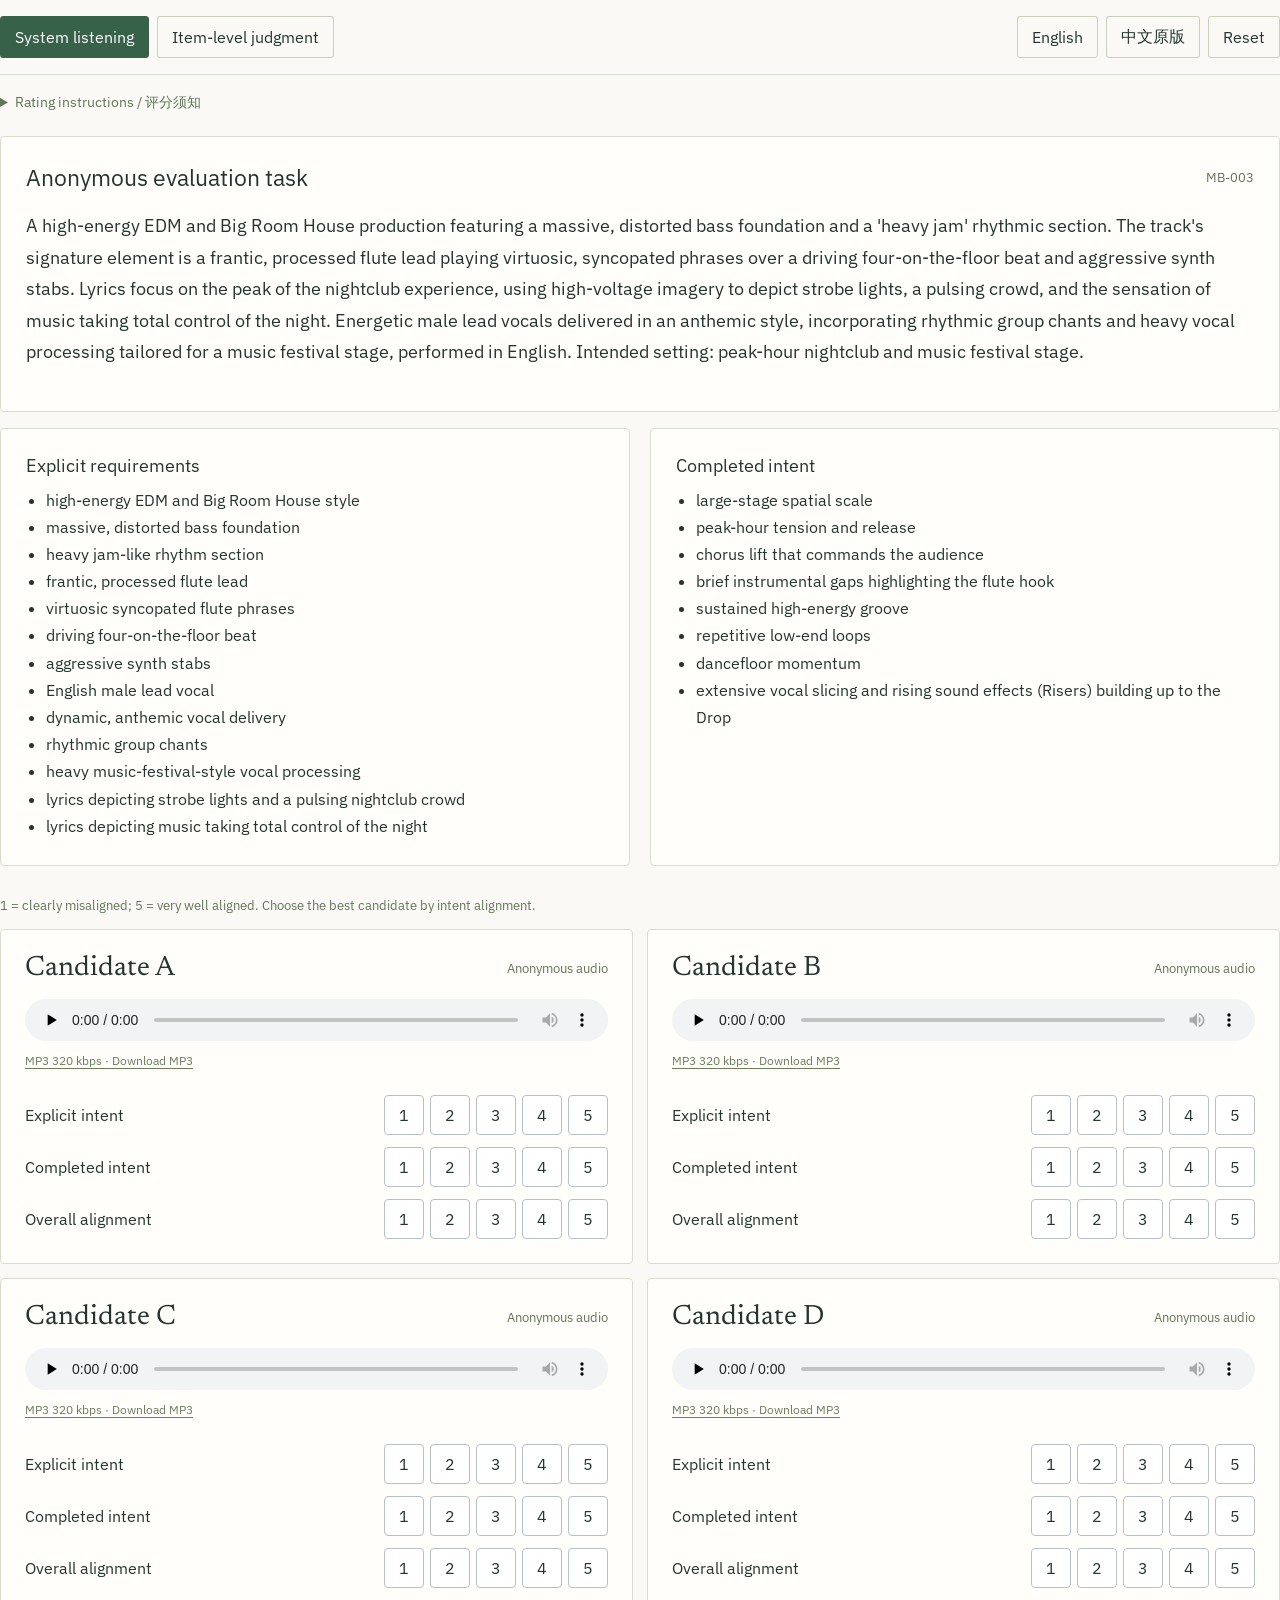
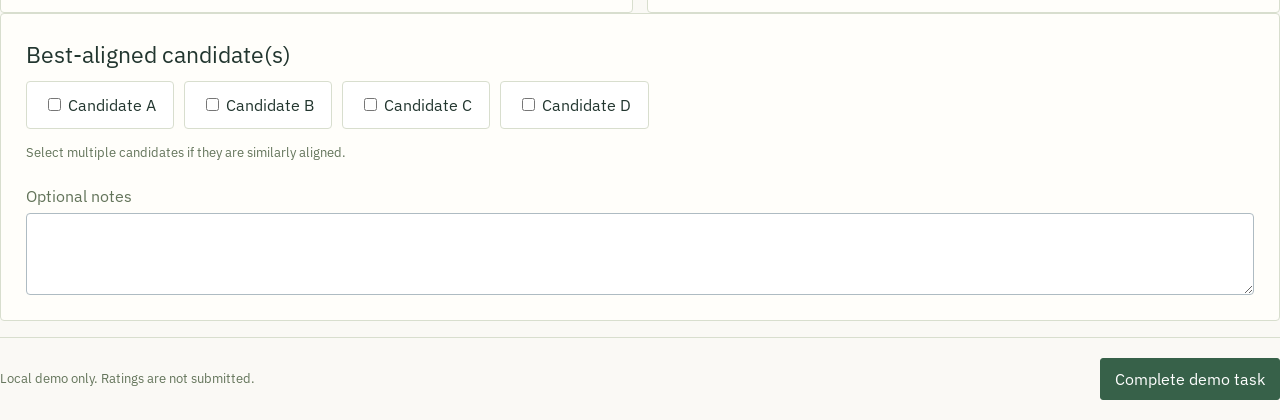
==== site/demos/evaluation/index.html @ 5182ee36 "Publish anonymous project pages" ====
<!doctype html><html lang="en"><head><meta charset="utf-8"><meta name="viewport" content="width=device-width,initial-scale=1"><meta name="robots" content="noindex,nofollow"><meta name="referrer" content="no-referrer"><title>Human evaluation demonstration</title><link rel="stylesheet" href="original.css"><link rel="stylesheet" href="theme.css"></head><body><div class="demo-tools"><div class="modes"><button id="system" class="btn">System listening</button><button id="item" class="btn secondary">Item-level judgment</button></div><div class="modes"><button id="lang-en" class="btn secondary">English</button><button id="lang-zh" class="btn secondary">中文原版</button><button id="reset" class="btn secondary">Reset</button></div></div><details class="instructions"><summary>Rating instructions / 评分须知</summary><p>Judge intent alignment rather than personal preference. System ratings use 1–5 (clearly misaligned → very well aligned), with one or more best candidates. Item ratings use 1–20; uncertain means insufficient audible evidence, not a midpoint.</p><p>请根据意图对齐而非个人偏好判断。整体评分为 1–5 分，可选多个并列最佳。逐项评分为 1–20 分，“不确定”表示证据不足，不是中间分数。</p></details><main id="task-root"></main><div id="submit-toast" role="alert" class="message hidden"></div><footer class="local-footer"><span id="save-state" role="status">Demo ratings remain only in this page.</span><button id="submit" class="btn">Complete demo task</button></footer><script src="original-render.js"></script><script src="adapter.js"></script></body></html>
---- site/demos/evaluation/original.css ----
:root {
  --bg: #f4f6f7;
  --surface: #ffffff;
  --ink: #172126;
  --muted: #65747c;
  --line: #d7dee2;
  --accent: #176b66;
  --accent-soft: #e3f1ef;
  --danger: #a53c37;
  --warning: #8c6500;
  --shadow: 0 8px 28px rgba(20, 35, 42, 0.08);
}
* { box-sizing: border-box; }
html, body { margin: 0; min-height: 100%; background: var(--bg); color: var(--ink); font-family: Inter, "Noto Sans SC", "Microsoft YaHei", sans-serif; letter-spacing: 0; scroll-behavior: smooth; }
button, input, textarea { font: inherit; letter-spacing: 0; }
button { cursor: pointer; }
.topbar { position: sticky; top: 0; z-index: 10; background: rgba(255,255,255,.96); border-bottom: 1px solid var(--line); }
.topbar-inner { max-width: 1240px; min-height: 58px; margin: 0 auto; padding: 0 24px; display: flex; align-items: center; justify-content: space-between; gap: 16px; }
.brand { font-weight: 750; font-size: 18px; }
.muted { color: var(--muted); }
.small { font-size: 13px; }
.container { width: min(1240px, calc(100% - 32px)); margin: 24px auto 90px; }
.narrow { width: min(520px, calc(100% - 32px)); margin: 9vh auto 40px; }
.panel { background: var(--surface); border: 1px solid var(--line); border-radius: 6px; box-shadow: var(--shadow); padding: 20px; margin-bottom: 16px; }
.panel.flat { box-shadow: none; }
h1, h2, h3 { margin: 0; font-weight: 750; }
h1 { font-size: 25px; }
h2 { font-size: 18px; }
h3 { font-size: 15px; }
p { line-height: 1.65; }
.stack { display: grid; gap: 14px; }
.row { display: flex; align-items: center; gap: 12px; flex-wrap: wrap; }
.spread { justify-content: space-between; }
label.field { display: grid; gap: 7px; color: var(--muted); font-size: 13px; }
input[type="text"], input[type="password"], input[type="number"], textarea { width: 100%; border: 1px solid #aebbc2; border-radius: 4px; background: #fff; color: var(--ink); padding: 10px 11px; outline: none; }
input:focus, textarea:focus { border-color: var(--accent); box-shadow: 0 0 0 3px rgba(23,107,102,.12); }
textarea { min-height: 82px; resize: vertical; }
.btn { min-height: 38px; border: 1px solid var(--accent); border-radius: 4px; padding: 8px 14px; background: var(--accent); color: #fff; font-weight: 700; }
.btn:hover { filter: brightness(.94); }
.btn.secondary { background: #fff; color: var(--ink); border-color: #aebbc2; }
.btn.danger { background: #fff; color: var(--danger); border-color: #d4a19e; }
.btn.compact { min-height: 34px; padding: 6px 12px; font-size: 13px; }
.btn:disabled { opacity: .45; cursor: not-allowed; }
.message { min-height: 22px; color: var(--danger); font-size: 13px; }
.submit-toast { position: fixed; left: 50%; bottom: 78px; z-index: 30; width: min(680px, calc(100% - 32px)); transform: translateX(-50%); padding: 13px 16px; color: #7b2722; background: #fff4f2; border: 1px solid #dba9a5; border-left: 4px solid var(--danger); border-radius: 5px; box-shadow: 0 10px 28px rgba(62, 25, 22, .16); font-size: 14px; font-weight: 700; line-height: 1.5; }
.validation-missing { border-color: #d0918d !important; box-shadow: 0 0 0 3px rgba(165, 60, 55, .10) !important; }
.study-list { display: grid; grid-template-columns: repeat(2, minmax(0,1fr)); gap: 16px; }
.study { background: #fff; border: 1px solid var(--line); border-radius: 6px; padding: 18px; display: grid; gap: 14px; }
progress { width: 100%; height: 10px; accent-color: var(--accent); }
.prompt { font-size: 16px; line-height: 1.75; white-space: pre-wrap; }
details { margin-top: 8px; color: var(--muted); }
summary { cursor: pointer; }
.rubric-summary { display: grid; grid-template-columns: repeat(2,minmax(0,1fr)); gap: 14px; }
.rubric-list { margin: 10px 0 0; padding-left: 20px; line-height: 1.6; }
.candidates { display: grid; grid-template-columns: repeat(2,minmax(0,1fr)); gap: 14px; }
.candidate { border: 1px solid var(--line); border-radius: 6px; padding: 16px; background: #fff; min-width: 0; }
.candidate-head { display: flex; align-items: center; justify-content: space-between; margin-bottom: 12px; }
.candidate-label { font-weight: 800; font-size: 19px; }
audio { width: 100%; height: 42px; }
.metric { display: grid; grid-template-columns: minmax(130px,1fr) auto; gap: 12px; align-items: center; padding-top: 12px; }
.metric-name { font-size: 14px; }
.segmented { display: grid; grid-template-columns: repeat(5,34px); gap: 4px; }
.segmented.three { grid-template-columns: repeat(3,minmax(78px,auto)); }
.segmented.rubric-five { grid-template-columns: repeat(5,40px); }
.segmented.rubric-twenty { grid-template-columns: repeat(10,32px); }
.rubric-twenty .choice { padding-inline: 2px; font-size: 12px; font-variant-numeric: tabular-nums; }
.choice { min-height: 34px; border: 1px solid #b6c1c7; background: #fff; color: var(--ink); border-radius: 4px; padding: 5px 9px; }
.choice.selected { background: var(--accent); border-color: var(--accent); color: #fff; }
.choice.no.selected { background: var(--danger); border-color: var(--danger); }
.choice.uncertain.selected { background: var(--warning); border-color: var(--warning); }
.best-grid { display: flex; flex-wrap: wrap; gap: 10px; margin-top: 12px; }
.best-option { border: 1px solid var(--line); border-radius: 4px; padding: 9px 12px; background: #fff; }
.rubric-row { display: grid; grid-template-columns: minmax(280px,1fr) auto; gap: 18px; align-items: center; padding: 15px 0; border-top: 1px solid var(--line); }
.rubric-row:first-child { border-top: 0; }
.rubric-source { color: var(--accent); font-size: 12px; font-weight: 800; text-transform: uppercase; margin-bottom: 5px; }
.rubric-heading { margin-bottom: 14px; }
.rubric-scale-key { display: grid; grid-template-columns: repeat(6,minmax(0,1fr)); gap: 6px; margin-bottom: 8px; padding: 10px; background: #f7f9f8; border: 1px solid var(--line); border-radius: 5px; }
.rubric-scale-key span { display: grid; grid-template-columns: 24px 1fr; align-items: center; gap: 5px; color: var(--muted); font-size: 10px; line-height: 1.25; }
.rubric-scale-key strong { display: grid; place-items: center; width: 24px; height: 24px; color: var(--accent); background: var(--accent-soft); border-radius: 3px; font-size: 12px; }
.rubric-scale-key .uncertain-key strong { color: var(--warning); background: #fff2cf; }
.rubric-choice-set { display: flex; align-items: center; gap: 7px; }
.uncertain-choice { min-width: 68px; }
.footer { position: fixed; bottom: 0; left: 0; right: 0; z-index: 9; background: rgba(255,255,255,.97); border-top: 1px solid var(--line); }
.footer-inner { max-width: 1240px; min-height: 66px; margin: auto; padding: 10px 24px; display: flex; align-items: center; justify-content: space-between; gap: 12px; }
.hidden { display: none !important; }
table { width: 100%; border-collapse: collapse; }
th, td { padding: 10px 8px; border-bottom: 1px solid var(--line); text-align: left; font-size: 13px; }
th { color: var(--muted); font-weight: 700; }
.stat-grid { display: grid; grid-template-columns: repeat(4,minmax(0,1fr)); gap: 12px; }
.stat { border-left: 3px solid var(--accent); padding: 8px 12px; background: #f8faf9; }
.stat strong { display: block; font-size: 22px; }
.code-output { padding: 12px; border: 1px dashed var(--accent); background: var(--accent-soft); font-family: ui-monospace, monospace; overflow-wrap: anywhere; }
.table-wrap { overflow-x: auto; }
a.btn { display: inline-flex; align-items: center; text-decoration: none; }
.completion-total { display: inline-grid; place-items: center; min-width: 28px; height: 28px; padding: 0 7px; color: #fff; background: var(--accent); border-radius: 4px; font-weight: 800; }
.expert-progress-table td { vertical-align: top; }
.expert-task-details { min-width: 160px; margin: 0; }
.expert-task-details summary { width: fit-content; margin: 0; color: var(--accent); font-size: 12px; font-weight: 700; }
.expert-task-list { display: grid; gap: 7px; max-height: 280px; min-width: 330px; margin-top: 9px; padding: 9px; overflow-y: auto; background: #f7f9f8; border: 1px solid var(--line); border-radius: 4px; }
.expert-task-list > div { display: grid; grid-template-columns: 72px minmax(0,1fr); gap: 3px 8px; padding-bottom: 7px; border-bottom: 1px solid var(--line); }
.expert-task-list > div:last-child { padding-bottom: 0; border-bottom: 0; }
.expert-task-list strong { overflow-wrap: anywhere; font-size: 12px; }
.expert-task-list small { grid-column: 2; color: var(--muted); font-size: 11px; }
.task-kind { display: inline-flex; align-items: center; justify-content: center; height: 22px; padding: 0 6px; color: var(--accent); background: var(--accent-soft); border-radius: 3px; font-size: 10px; font-weight: 800; }
.task-kind.table2 { color: var(--warning); background: #fff7df; }

/* Expert briefing — intentionally follows the existing panel-based UI. */
.showing-guidelines .container { width: min(960px, calc(100% - 32px)); }
.guide-page { display: grid; gap: 16px; }
.guide-hero, .guide-layout { background: var(--surface); border: 1px solid var(--line); border-radius: 6px; box-shadow: var(--shadow); }
.guide-hero { padding: 24px; }
.guide-kicker { display: flex; justify-content: space-between; gap: 12px; margin-bottom: 20px; color: var(--muted); font-size: 11px; font-weight: 800; letter-spacing: .08em; text-transform: uppercase; }
.guide-hero-copy { display: grid; grid-template-columns: 1fr auto; align-items: end; gap: 20px; }
.guide-overline { margin: 0 0 7px; color: var(--accent); font-size: 12px; font-weight: 800; }
.guide-hero h1 { font-size: 28px; line-height: 1.25; }
.guide-welcome { max-width: 720px; margin: 12px 0 0; color: var(--muted); font-size: 14px; }
.guide-index { color: var(--muted); font-size: 12px; }
.guide-index strong { color: var(--accent); font-size: 26px; }
.alignment-principle { display: grid; grid-template-columns: auto 1fr; align-items: center; gap: 13px; margin-top: 20px; padding: 16px; background: var(--accent-soft); border: 1px solid #b9d8d4; border-left: 4px solid var(--accent); border-radius: 4px; }
.alignment-principle p { margin: 0; font-size: 16px; line-height: 1.65; }
.alignment-principle strong { color: #0b5955; }
.principle-mark { display: grid; place-items: center; width: 28px; height: 28px; color: #fff; background: var(--accent); border-radius: 50%; font-weight: 800; }
.guide-layout { display: grid; grid-template-columns: 180px minmax(0,1fr); align-items: start; }
.guide-rail { position: sticky; top: 76px; padding: 22px 18px; }
.guide-rail-label { color: var(--muted); font-size: 11px; font-weight: 800; }
.guide-rail ol { margin: 12px 0 0; padding-left: 24px; color: var(--muted); font-size: 12px; line-height: 2.15; }
.guide-rail a { color: var(--muted); text-decoration: none; }
.guide-rail a:hover { color: var(--accent); }
.guide-content { min-width: 0; border-left: 1px solid var(--line); }
.guide-section { scroll-margin-top: 74px; padding: 28px; border-bottom: 1px solid var(--line); }
.guide-section-heading { display: flex; align-items: center; gap: 12px; margin-bottom: 18px; }
.guide-section-heading > span { display: grid; place-items: center; width: 32px; height: 32px; flex: none; color: #fff; background: var(--accent); border-radius: 50%; font-size: 11px; font-weight: 800; }
.guide-section-heading p { margin: 0 0 2px; color: var(--muted); font-size: 10px; font-weight: 800; text-transform: uppercase; }
.guide-section-heading h2 { font-size: 19px; }
.guide-subtitle { margin: 23px 0 11px; color: var(--muted); font-size: 13px; }
.intent-cards, .metric-guide-grid, .focus-grid { display: grid; grid-template-columns: repeat(2,minmax(0,1fr)); gap: 12px; margin: 18px 0; }
.intent-card, .metric-guide-grid > div, .focus-grid > div { padding: 17px; background: #fbfcfc; border: 1px solid var(--line); border-radius: 5px; }
.intent-card-label { color: var(--accent); font-size: 10px; font-weight: 800; text-transform: uppercase; }
.intent-card h3 { margin: 6px 0; font-size: 16px; }
.intent-card p, .metric-guide-grid p { margin: 0; color: var(--muted); font-size: 13px; }
.completion-card { background: #fffaf1; }
.guide-note { display: flex; gap: 10px; padding: 13px 15px; background: #f7f9f8; border-left: 3px solid #9db0aa; font-size: 13px; }
.guide-note > span { flex: none; color: var(--accent); font-weight: 800; }
.metric-guide-grid > div { display: grid; grid-template-columns: 25px 1fr; column-gap: 8px; }
.metric-guide-grid { grid-template-columns: repeat(3,minmax(0,1fr)); }
.metric-guide-grid > div > span { grid-row: 1 / 3; color: var(--accent); font-size: 11px; font-weight: 800; }
.metric-guide-grid strong { font-size: 14px; }
.score-scale { display: grid; grid-template-columns: repeat(5,1fr); overflow: hidden; border: 1px solid var(--line); border-radius: 5px; }
.score-scale > div { padding: 13px 8px; background: #fbfcfc; border-left: 1px solid var(--line); text-align: center; }
.score-scale > div:first-child { border-left: 0; }
.score-scale strong { display: block; color: var(--accent); font-size: 20px; }
.score-scale span { color: var(--muted); font-size: 11px; line-height: 1.35; }
.best-rule { display: grid; grid-template-columns: 50px 1fr; gap: 12px; margin-top: 18px; padding: 15px; background: var(--accent-soft); border: 1px solid #bedbd7; border-radius: 5px; }
.best-rule > span { color: var(--accent); font-size: 11px; font-weight: 800; }
.best-rule p { margin: 0; font-size: 13px; }
.decision-list { display: grid; gap: 8px; margin: 18px 0; }
.decision { display: grid; grid-template-columns: 90px 1fr; border: 1px solid var(--line); border-radius: 5px; overflow: hidden; }
.decision > span { display: grid; place-items: center; color: #fff; font-size: 13px; font-weight: 800; }
.decision p { margin: 0; padding: 12px 15px; color: var(--muted); font-size: 13px; }
.decision.yes > span { background: var(--accent); }
.decision.no > span { background: var(--danger); }
.decision.unsure > span { background: var(--warning); }
.rubric-uncertain-guide { margin-top: 12px; }
.focus-grid > div { margin: 0; }
.focus-grid h3 { display: flex; gap: 7px; margin-bottom: 10px; font-size: 14px; }
.focus-grid ul { margin: 0; padding-left: 19px; color: var(--muted); font-size: 13px; line-height: 1.75; }
.focus-do { background: #f3faf8 !important; }
.focus-dont { background: #fff8f6 !important; }
.blind-reminder { margin: 14px 0 0; padding: 13px 15px; background: #f7f9f8; border: 1px solid var(--line); border-radius: 5px; font-size: 13px; font-weight: 700; text-align: center; }
.note-chips { display: flex; flex-wrap: wrap; gap: 7px; }
.note-chips span { padding: 7px 10px; background: #f7f9f8; border: 1px solid var(--line); border-radius: 4px; color: var(--muted); font-size: 12px; }
.onboarding-actions { padding: 28px; background: #f8faf9; }
.onboarding-actions h2 { font-size: 18px; }
.confirm-row { display: grid; grid-template-columns: auto 1fr; gap: 9px; padding: 12px; background: #fff; border: 1px solid var(--line); border-radius: 4px; font-size: 13px; }
.confirm-row input { margin-top: 2px; accent-color: var(--accent); }
.guide-primary { width: fit-content; }

@media (max-width: 850px) {
  .study-list, .candidates, .rubric-summary, .stat-grid { grid-template-columns: 1fr; }
  .rubric-row, .metric { grid-template-columns: 1fr; }
  .segmented { grid-template-columns: repeat(5,minmax(38px,1fr)); }
  .segmented.three { grid-template-columns: 1fr; }
  .segmented.rubric-five { grid-template-columns: repeat(5,minmax(38px,1fr)); }
  .segmented.rubric-twenty { grid-template-columns: repeat(10,minmax(28px,1fr)); }
  .rubric-choice-set { display: grid; grid-template-columns: 1fr 88px; }
  .rubric-scale-key { grid-template-columns: repeat(3,minmax(0,1fr)); }
  .footer-inner { padding-inline: 16px; }
  .guide-layout { grid-template-columns: 1fr; }
  .guide-rail { display: none; }
  .guide-content { border-left: 0; }
}
@media (max-width: 620px) {
  .topbar-inner { padding-inline: 16px; }
  .topbar-actions { gap: 7px; }
  .btn.compact { padding-inline: 9px; }
  .guide-hero-copy { grid-template-columns: 1fr; }
  .guide-index { display: none; }
  .guide-hero h1 { font-size: 24px; }
  .alignment-principle { grid-template-columns: 1fr; }
  .guide-section, .onboarding-actions { padding: 20px; }
  .intent-cards, .metric-guide-grid, .focus-grid { grid-template-columns: 1fr; }
  .score-scale { grid-template-columns: 1fr; }
  .score-scale > div { display: grid; grid-template-columns: 32px 1fr; align-items: center; border-left: 0; border-top: 1px solid var(--line); text-align: left; }
  .score-scale > div:first-child { border-top: 0; }
  .rubric-scale-key { grid-template-columns: repeat(2,minmax(0,1fr)); }
  .rubric-choice-set { grid-template-columns: 1fr; }
  .segmented.rubric-twenty { grid-template-columns: repeat(5,minmax(38px,1fr)); }
  .best-rule { grid-template-columns: 1fr; gap: 5px; }
}
---- site/demos/evaluation/theme.css ----
:root{--bg:#faf9f5;--surface:#fffefa;--ink:#22362f;--muted:#63745a;--line:#d8dece;--accent:#376149;--accent-soft:#e9efe1;--shadow:none}
html,body{min-height:0;height:auto;background:var(--bg);font-family:'IBM Plex Sans','PingFang SC',sans-serif;font-size:16px}body{padding:0;margin:0}h1,h2,h3{font-family:'IBM Plex Sans','PingFang SC',sans-serif;font-weight:500}h2{font-size:23px}h3{font-size:18px}.panel{padding:25px;border-radius:4px;box-shadow:none}.prompt{font-size:18px}.candidate{padding:24px;background:var(--surface);border-radius:4px}.candidate-label{font-family:'Newsreader',Georgia,serif;font-size:28px;font-weight:400}.metric-name{font-size:16px}.segmented{grid-template-columns:repeat(5,40px);gap:6px}.choice{font-size:16px;min-height:40px}.segmented.rubric-twenty{grid-template-columns:repeat(10,35px);gap:5px}.rubric-twenty .choice{font-size:16px}.rubric-row{grid-template-columns:minmax(250px,1fr) auto;gap:26px}.rubric-source{font-size:12px;letter-spacing:.8px}.rubric-summary{gap:20px}.rubric-list{font-size:16px;line-height:1.7}.rubric-scale-key{background:#eff2e8;gap:12px;grid-template-columns:repeat(3,1fr)}.rubric-scale-key span{font-size:12px;grid-template-columns:36px 1fr}.rubric-scale-key strong{width:36px;font-size:13px}.best-option{font-size:16px;padding:13px 17px}.field{margin-top:22px}label.field{font-size:16px}.btn{font-weight:500;min-height:42px;font-size:16px;border-radius:3px}.btn.secondary{background:transparent;border-color:#c7d1bb}.small{font-size:13px}.candidate-head{margin-bottom:17px}.original-link{display:block;font-size:12px;color:#6b7d5d;margin:8px 0 15px;text-decoration:underline;text-underline-offset:3px}.demo-tools{display:flex;justify-content:space-between;align-items:center;gap:16px;border-bottom:1px solid var(--line);padding:16px 0}.modes{display:flex;gap:8px;flex-wrap:wrap}.instructions{margin:18px 0 24px;font-size:14px}.instructions p{max-width:900px}.local-footer{display:flex;justify-content:space-between;align-items:center;gap:20px;padding:20px 0;border-top:1px solid var(--line)}#save-state{font-size:13px;color:var(--muted)}.message{position:static;transform:none;width:100%;padding:16px;background:#f1eadc;font-weight:400}.hidden{display:none!important}input,textarea{font-size:16px}.rubric-uncertain-guide{margin-top:12px}button:focus-visible,a:focus-visible,summary:focus-visible{outline:3px solid #a08040;outline-offset:3px}@media(max-width:850px){.demo-tools{align-items:start;flex-direction:column}.rubric-row{grid-template-columns:1fr}.panel,.candidate{padding:19px}.candidates{grid-template-columns:1fr}.rubric-summary{grid-template-columns:1fr}.metric{grid-template-columns:1fr auto}.rubric-scale-key{grid-template-columns:1fr 1fr}}@media(max-width:480px){.segmented.rubric-twenty{grid-template-columns:repeat(5,minmax(0,1fr));width:100%}.rubric-choice-set{width:100%}.metric{grid-template-columns:1fr}.segmented{grid-template-columns:repeat(5,1fr)}.local-footer{flex-direction:column;align-items:start}.rubric-scale-key span{font-size:11px}}
@media(prefers-reduced-motion:reduce){*{scroll-behavior:auto!important;animation:none!important;transition:none!important}}

@font-face{font-family:'IBM Plex Sans';src:url('../../fonts/body.woff2') format('woff2');font-display:swap}@font-face{font-family:'Newsreader';src:url('../../fonts/display.woff2') format('woff2');font-display:swap}
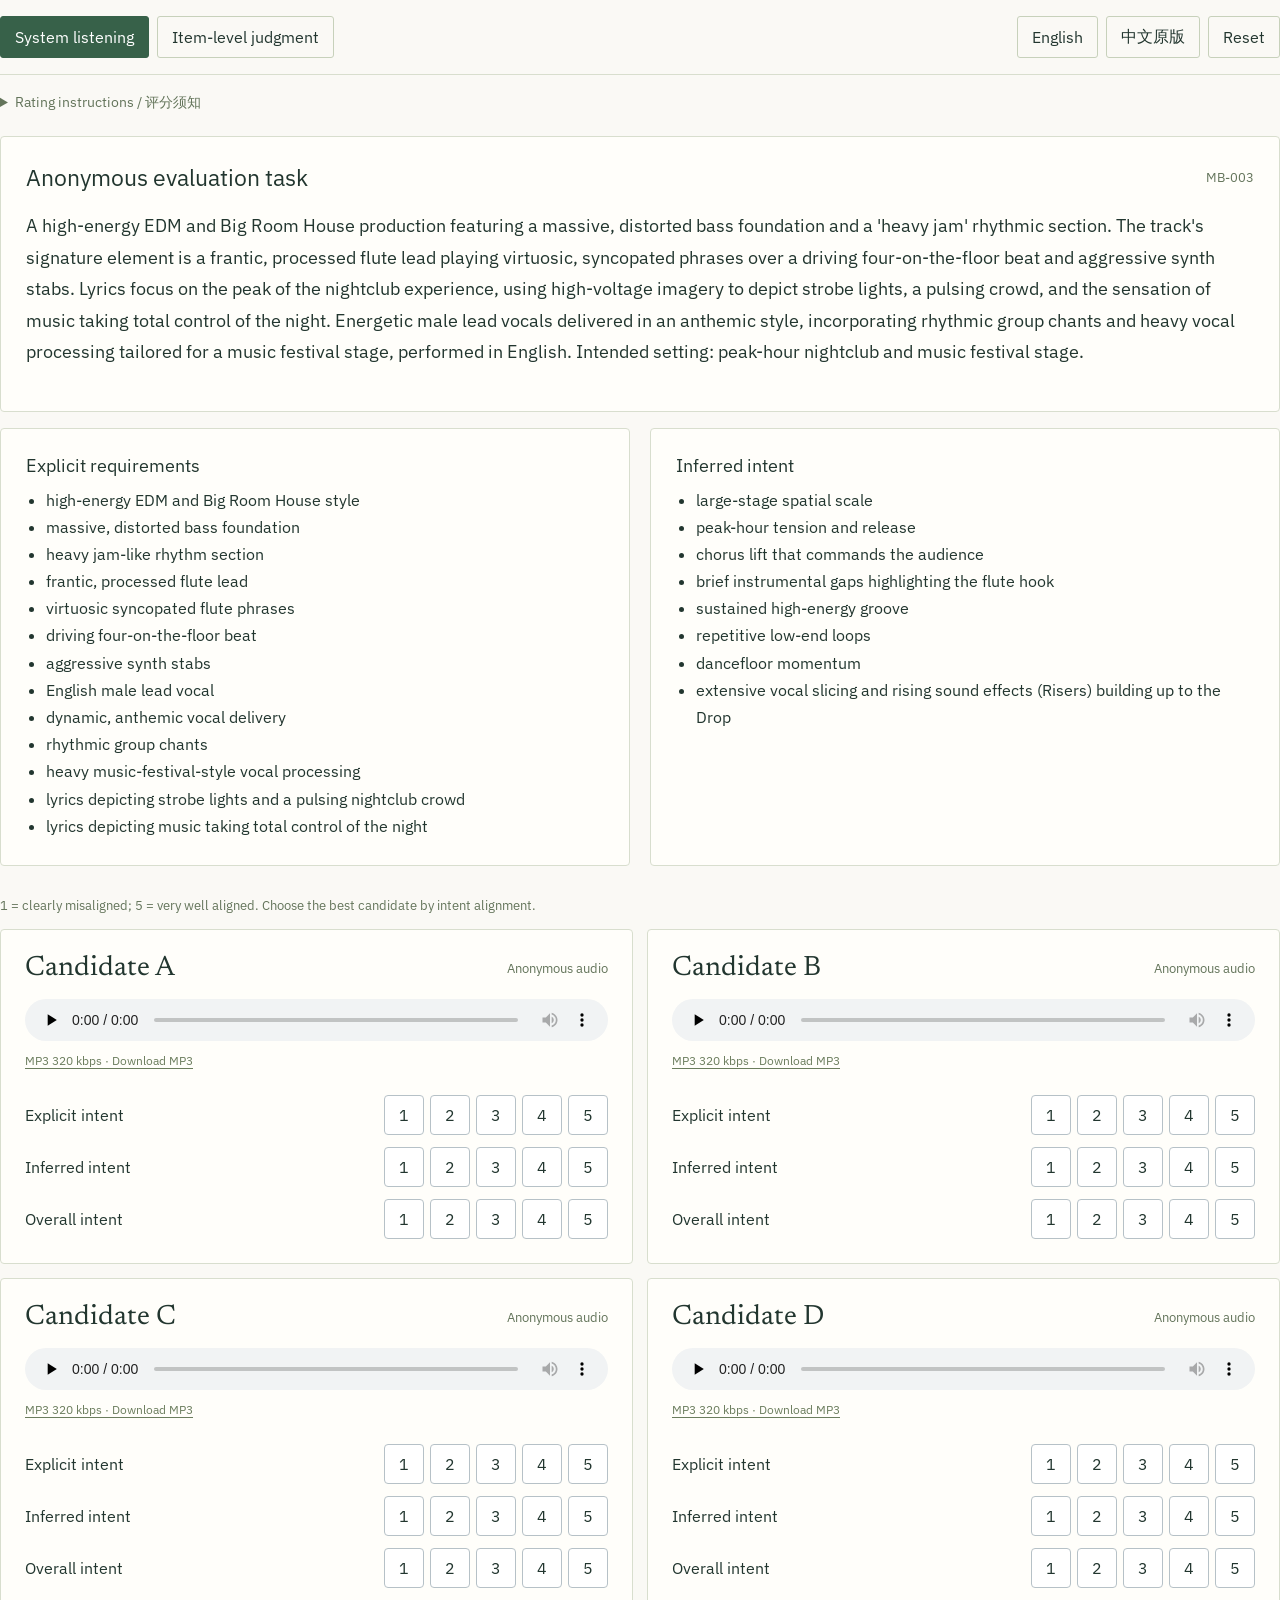
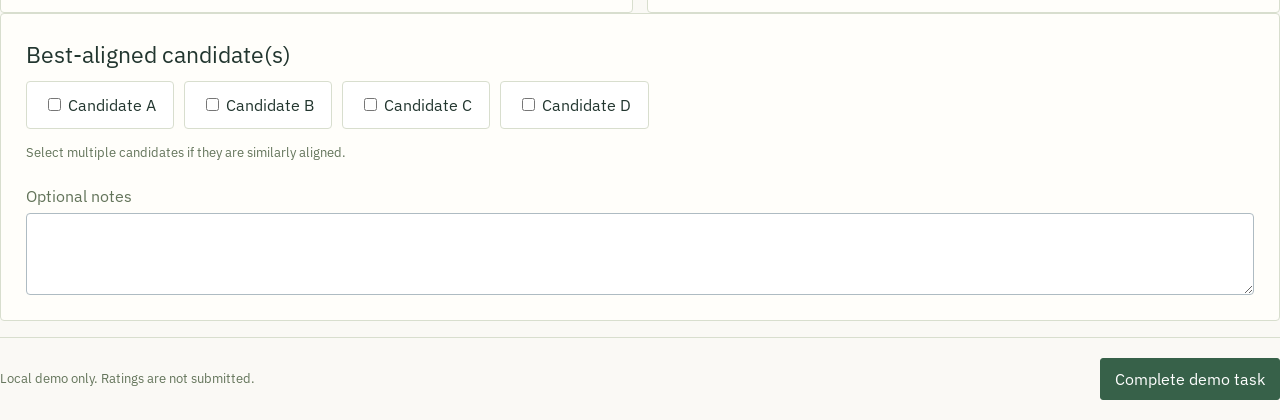
==== commit 5ba1b2e9: "Align human-assessment protocol with MIRA_FINAL Appendix B and Table 6" ====
--- a/site/demos/evaluation/index.html
+++ b/site/demos/evaluation/index.html
@@ -1 +1 @@
-<!doctype html><html lang="en"><head><meta charset="utf-8"><meta name="viewport" content="width=device-width,initial-scale=1"><meta name="robots" content="noindex,nofollow"><meta name="referrer" content="no-referrer"><title>Human evaluation demonstration</title><link rel="stylesheet" href="original.css"><link rel="stylesheet" href="theme.css"></head><body><div class="demo-tools"><div class="modes"><button id="system" class="btn">System listening</button><button id="item" class="btn secondary">Item-level judgment</button></div><div class="modes"><button id="lang-en" class="btn secondary">English</button><button id="lang-zh" class="btn secondary">中文原版</button><button id="reset" class="btn secondary">Reset</button></div></div><details class="instructions"><summary>Rating instructions / 评分须知</summary><p>Judge intent alignment rather than personal preference. System ratings use 1–5 (clearly misaligned → very well aligned), with one or more best candidates. Item ratings use 1–20; uncertain means insufficient audible evidence, not a midpoint.</p><p>请根据意图对齐而非个人偏好判断。整体评分为 1–5 分，可选多个并列最佳。逐项评分为 1–20 分，“不确定”表示证据不足，不是中间分数。</p></details><main id="task-root"></main><div id="submit-toast" role="alert" class="message hidden"></div><footer class="local-footer"><span id="save-state" role="status">Demo ratings remain only in this page.</span><button id="submit" class="btn">Complete demo task</button></footer><script src="original-render.js"></script><script src="adapter.js"></script></body></html>
+<!doctype html><html lang="en"><head><meta charset="utf-8"><meta name="viewport" content="width=device-width,initial-scale=1"><meta name="robots" content="noindex,nofollow"><meta name="referrer" content="no-referrer"><title>Human evaluation demonstration</title><link rel="stylesheet" href="original.css"><link rel="stylesheet" href="theme.css"></head><body><div class="demo-tools"><div class="modes"><button id="system" class="btn">System listening</button><button id="item" class="btn secondary">Item-level judgment</button></div><div class="modes"><button id="lang-en" class="btn secondary">English</button><button id="lang-zh" class="btn secondary">中文原版</button><button id="reset" class="btn secondary">Reset</button></div></div><details class="instructions"><summary>Rating instructions / 评分须知</summary><p>Judge fulfillment of the request, not music quality or personal preference. Listen to each clip in full before rating; replay is allowed. Rate explicit, inferred, and overall intent independently on a 1–5 scale; tied best candidates are allowed. Item ratings use 1–20, normalized as (r − 1) / 19; uncertain responses are excluded from numerical analysis. <a href="../../resources/protocol.md" target="_blank" rel="noreferrer">Full protocol: manuscript Appendix B and Table 6</a>.</p><p>只评价请求满足程度，不评价音乐质量或个人喜好。评分前完整试听，可重复播放。明确、补全和整体意图分别独立打 1–5 分，可选并列最佳。逐项打 1–20 分，按 (r − 1) / 19 归一化；不确定不参与数值分析。完整协议见论文附录 B、表 6。</p></details><main id="task-root"></main><div id="submit-toast" role="alert" class="message hidden"></div><footer class="local-footer"><span id="save-state" role="status">Demo ratings remain only in this page.</span><button id="submit" class="btn">Complete demo task</button></footer><script src="original-render.js"></script><script src="adapter.js"></script></body></html>
